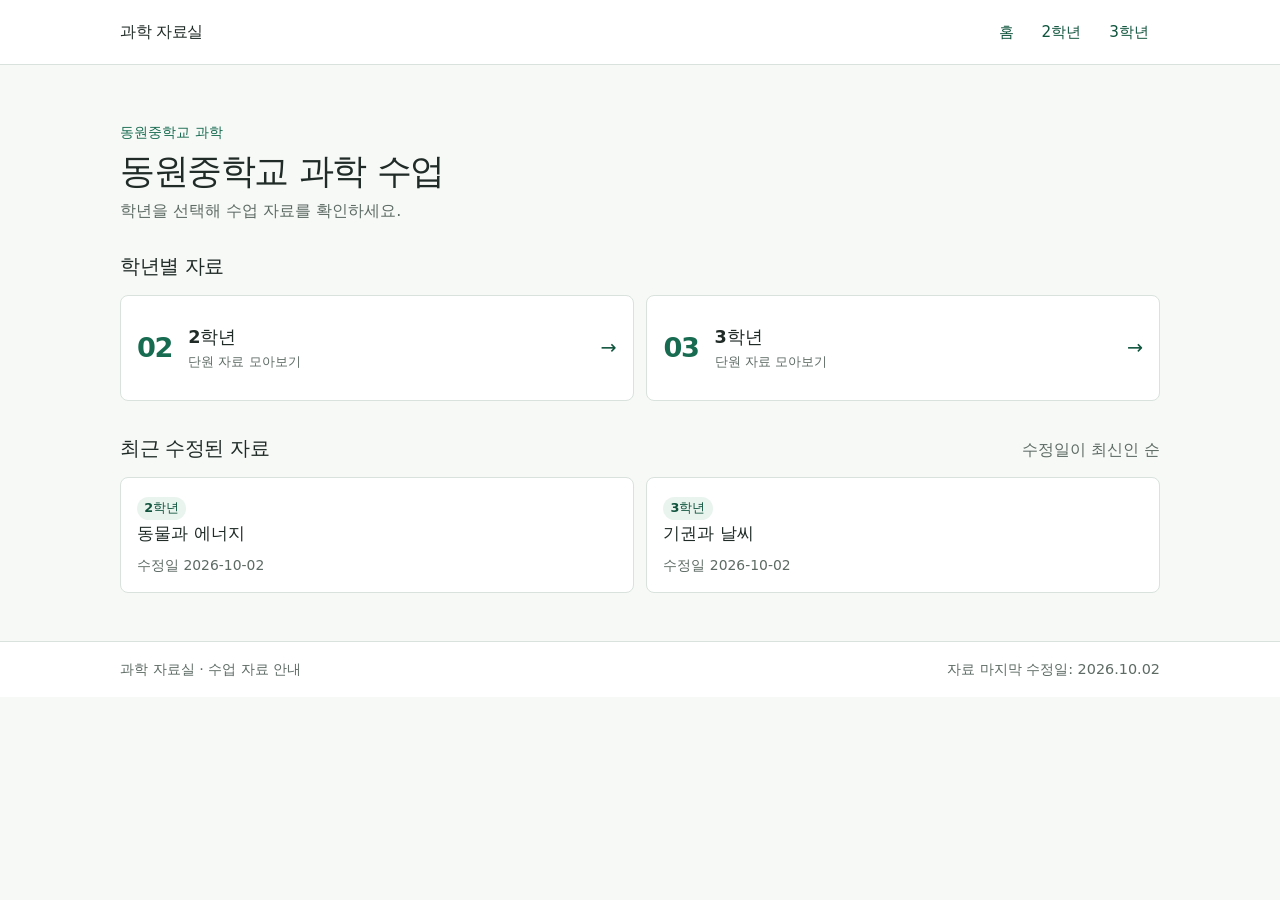
==== index.html @ 9ad29e03 "first commit" ====
<!doctype html>
<html lang="ko">
<head>
  <meta charset="utf-8">
  <meta name="viewport" content="width=device-width, initial-scale=1">
  <meta name="robots" content="noindex, nofollow, noarchive">
  <meta name="description" content="동원중학교 과학 수업 자료실">
  <title>과학 자료실</title>
  <link rel="stylesheet" href="assets/css/site.css">
  <script src="assets/js/app.js" defer></script>
</head>
<body>
  <div id="site-header"></div>
  <main class="container">
    <section class="hero">
      <p class="eyebrow">동원중학교 과학</p>
      <h1>동원중학교 과학 수업</h1>
      <p>학년을 선택해 수업 자료를 확인하세요.</p>
    </section>
    <section aria-labelledby="grades-title">
      <div class="section-heading"><h2 id="grades-title">학년별 자료</h2></div>
      <div class="grade-grid">
        <a class="grade-card" href="grade.html?g=2"><span class="grade-number">02</span><span><strong>2학년</strong><small>단원 자료 모아보기</small></span><span class="arrow" aria-hidden="true">→</span></a>
        <a class="grade-card" href="grade.html?g=3"><span class="grade-number">03</span><span><strong>3학년</strong><small>단원 자료 모아보기</small></span><span class="arrow" aria-hidden="true">→</span></a>
      </div>
    </section>
    <section class="content-section" aria-labelledby="recent-title">
      <div class="section-heading"><h2 id="recent-title">최근 수정된 자료</h2><span class="muted">수정일이 최신인 순</span></div>
      <div id="recent-units" class="unit-grid" aria-live="polite"></div>
    </section>
  </main>
  <div id="site-footer"></div>
</body>
</html>
---- assets/css/site.css ----
:root {
  color-scheme: light;
  --green: #176b50;
  --green-dark: #10543e;
  --green-soft: #eaf4ef;
  --ink: #202b27;
  --muted: #5e6b65;
  --line: #d9e2dd;
  --surface: #fff;
  --background: #f7f9f7;
  font-family: Pretendard, "Apple SD Gothic Neo", "Malgun Gothic", system-ui, sans-serif;
  color: var(--ink);
  background: var(--background);
  font-synthesis: none;
  text-rendering: optimizeLegibility;
}
* { box-sizing: border-box; }
body { margin: 0; min-width: 320px; line-height: 1.6; }
a { color: var(--green-dark); text-underline-offset: .18em; }
a:hover { color: var(--green); }
a:focus-visible, button:focus-visible { outline: 3px solid #e0a82e; outline-offset: 3px; }
.skip-link { position: absolute; left: -9999px; top: .5rem; z-index: 10; padding: .65rem 1rem; background: white; }
.skip-link:focus { left: .5rem; }
.site-header { background: var(--surface); border-bottom: 1px solid var(--line); }
.header-inner, .container, .footer-inner { width: min(100% - 2rem, 1040px); margin-inline: auto; }
.header-inner { min-height: 64px; display: flex; align-items: center; justify-content: space-between; gap: 1rem; }
.brand { color: var(--ink); text-decoration: none; font-weight: 750; letter-spacing: -.03em; }
.nav-links { display: flex; align-items: center; gap: .35rem; }
.nav-links a { display: inline-flex; align-items: center; min-height: 44px; padding: .45rem .7rem; border-radius: 6px; font-size: .95rem; text-decoration: none; }
.nav-links a[aria-current="page"], .nav-links a:hover { background: var(--green-soft); }
.container { padding-block: 1.5rem 3rem; }
.hero { padding: 2rem 0 1.7rem; }
h1, h2, h3, p { margin-top: 0; }
h1 { margin-bottom: .35rem; font-size: clamp(1.7rem, 4vw, 2.2rem); line-height: 1.25; letter-spacing: -.04em; }
h2 { font-size: 1.22rem; margin-bottom: 0; letter-spacing: -.025em; }
h3 { font-size: 1.08rem; margin-bottom: .4rem; }
.hero > p:last-child { margin-bottom: 0; color: var(--muted); }
.eyebrow { margin-bottom: .35rem; color: var(--green); font-size: .86rem; font-weight: 700; }
.section-heading { display: flex; align-items: baseline; justify-content: space-between; gap: 1rem; margin-bottom: .8rem; }
.grade-grid { display: grid; grid-template-columns: repeat(2, minmax(0, 1fr)); gap: .8rem; }
.grade-card, .unit-card { border: 1px solid var(--line); border-radius: 8px; background: var(--surface); text-decoration: none; }
.grade-card { display: flex; align-items: center; gap: 1rem; min-height: 106px; padding: 1rem; }
.grade-number { color: var(--green); font-size: 1.7rem; font-weight: 750; letter-spacing: -.05em; }
.grade-card strong, .grade-card small { display: block; }
.grade-card strong { color: var(--ink); font-size: 1.1rem; }
.grade-card small { color: var(--muted); }
.arrow { margin-left: auto; font-size: 1.2rem; }
.content-section { margin-top: 2rem; }
.page-intro { padding: .7rem 0 1.5rem; }
.unit-grid { display: grid; grid-template-columns: repeat(2, minmax(0, 1fr)); gap: .8rem; }
.unit-card { display: block; padding: 1rem; color: inherit; }
.unit-card:hover { border-color: #9bbbae; text-decoration: none; }
.unit-card h3 { color: var(--ink); }
.unit-card p { margin-bottom: .65rem; color: var(--muted); }
.card-meta { display: flex; flex-wrap: wrap; gap: .35rem .8rem; color: var(--muted); font-size: .87rem; }
.badge { display: inline-block; padding: .08rem .45rem; border-radius: 999px; background: var(--green-soft); color: var(--green-dark); font-size: .8rem; font-weight: 650; }
.muted, .status { color: var(--muted); }
.status { padding: 1rem; border: 1px solid var(--line); border-radius: 8px; background: var(--surface); }
.unit-heading { padding: .5rem 0 1.2rem; }
.unit-heading h1 { margin-bottom: .55rem; }
.unit-sections { display: grid; gap: .9rem; }
.content-panel { padding: 1rem; border: 1px solid var(--line); border-radius: 8px; background: var(--surface); }
.content-panel h2 { margin-bottom: .7rem; }
.resource-list { list-style: none; padding: 0 !important; }
.resource-list { display: grid; gap: .65rem; }
.resource-list li { padding: .8rem; border: 1px solid var(--line); border-radius: 7px; }
.resource-list p { display: -webkit-box; overflow: hidden; -webkit-box-orient: vertical; -webkit-line-clamp: 1; margin: .2rem 0 .4rem; color: var(--muted); font-size: .9rem; }
.button-link { display: inline-flex; min-height: 44px; align-items: center; justify-content: center; padding: .45rem .8rem; border: 1px solid var(--green); border-radius: 6px; color: var(--green-dark); font-weight: 650; text-decoration: none; }
.button-link:hover { background: var(--green-soft); }
.pdf-preview { width: 100%; height: min(70vh, 680px); margin-top: .7rem; border: 1px solid var(--line); border-radius: 6px; }
.resource-actions { display: flex; flex-wrap: wrap; gap: .5rem; margin-top: .55rem; }
.site-footer { border-top: 1px solid var(--line); background: var(--surface); color: var(--muted); font-size: .9rem; }
.footer-inner { display: flex; flex-wrap: wrap; justify-content: space-between; gap: .3rem 1rem; padding-block: 1rem; }
.footer-inner p { margin: 0; }
@media (max-width: 600px) {
  .header-inner { align-items: flex-start; flex-direction: column; gap: .25rem; padding-top: .65rem; }
  .nav-links { width: 100%; gap: .1rem; }
  .nav-links a { padding-inline: .6rem; }
  .container { padding-top: 1rem; }
  .hero { padding-top: 1.2rem; }
  .grade-grid, .unit-grid { grid-template-columns: 1fr; }
  .section-heading { align-items: flex-start; flex-direction: column; gap: .2rem; }
  .footer-inner { flex-direction: column; }
}
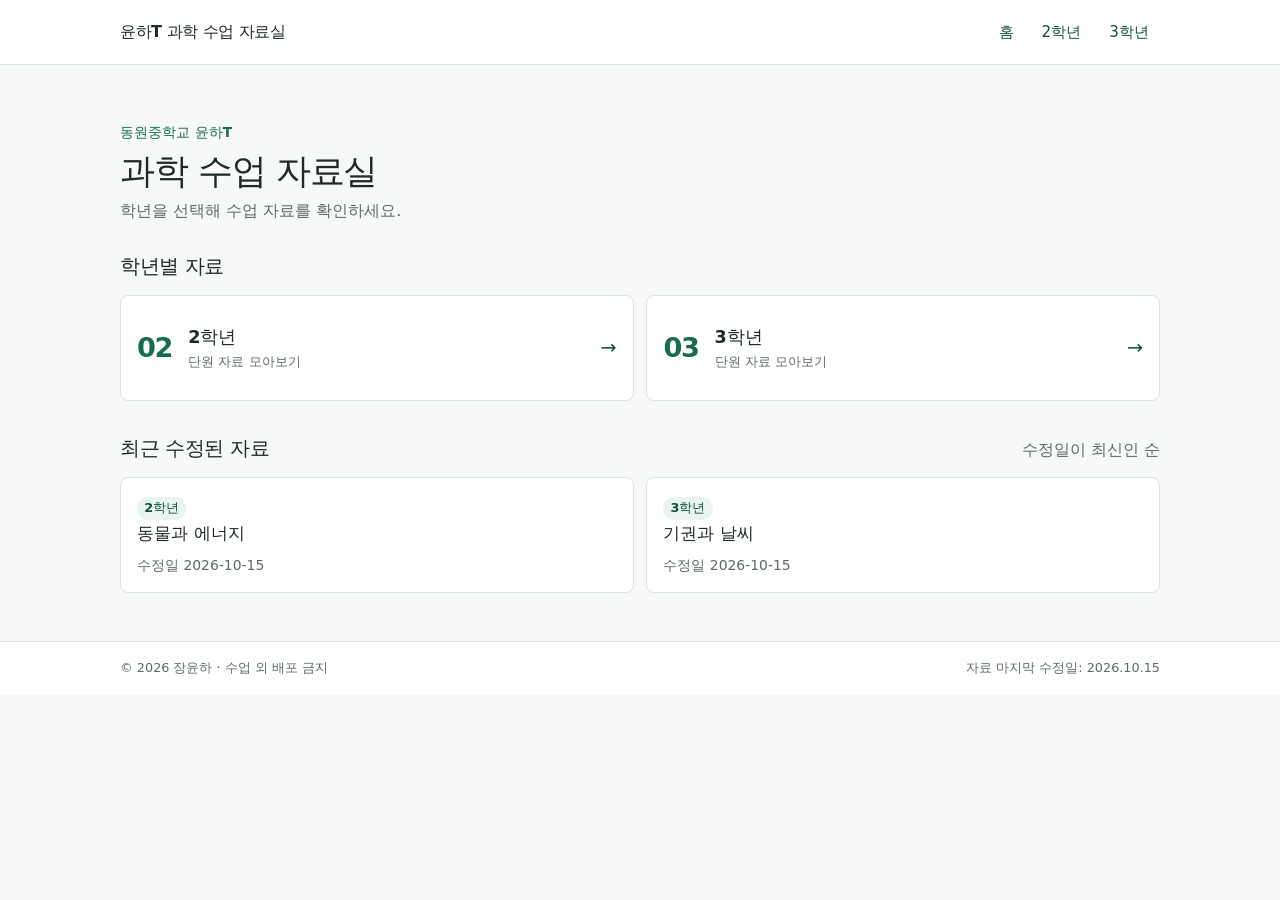
==== commit 355a5047: "Update index.html, site.css, and app.js for content and styling changes; add new worksheets for 2nd " ====
--- a/index.html
+++ b/index.html
@@ -13,8 +13,8 @@
   <div id="site-header"></div>
   <main class="container">
     <section class="hero">
-      <p class="eyebrow">동원중학교 과학</p>
-      <h1>동원중학교 과학 수업</h1>
+      <p class="eyebrow">동원중학교 윤하T</p>
+      <h1>과학 수업 자료실</h1>
       <p>학년을 선택해 수업 자료를 확인하세요.</p>
     </section>
     <section aria-labelledby="grades-title">
--- a/assets/css/site.css
+++ b/assets/css/site.css
@@ -19,8 +19,8 @@
 a { color: var(--green-dark); text-underline-offset: .18em; }
 a:hover { color: var(--green); }
 a:focus-visible, button:focus-visible { outline: 3px solid #e0a82e; outline-offset: 3px; }
-.skip-link { position: absolute; left: -9999px; top: .5rem; z-index: 10; padding: .65rem 1rem; background: white; }
-.skip-link:focus { left: .5rem; }
+.skip-link { position: fixed; top: .5rem; left: .5rem; z-index: 100; padding: .65rem 1rem; border: 1px solid var(--green); border-radius: 6px; background: var(--surface); color: var(--green-dark); transform: translateY(-150%); transition: transform .15s ease; }
+.skip-link:focus { transform: translateY(0); }
 .site-header { background: var(--surface); border-bottom: 1px solid var(--line); }
 .header-inner, .container, .footer-inner { width: min(100% - 2rem, 1040px); margin-inline: auto; }
 .header-inner { min-height: 64px; display: flex; align-items: center; justify-content: space-between; gap: 1rem; }
@@ -46,6 +46,11 @@
 .grade-card small { color: var(--muted); }
 .arrow { margin-left: auto; font-size: 1.2rem; }
 .content-section { margin-top: 2rem; }
+.notice { margin: 0 0 1.5rem; padding: .65rem .8rem; border: 1px solid var(--line); border-radius: 7px; background: var(--green-soft); color: var(--muted); font-size: .9rem; }
+.notice strong { margin-right: .35rem; color: var(--green-dark); }
+.how-to { display: grid; grid-template-columns: repeat(3, minmax(0, 1fr)); gap: .8rem; margin: 0; padding: 0; list-style: none; }
+.how-to li { display: flex; align-items: center; gap: .65rem; min-height: 64px; padding: .75rem .8rem; border: 1px solid var(--line); border-radius: 8px; background: var(--surface); }
+.how-to strong { display: inline-flex; flex: 0 0 1.7rem; width: 1.7rem; height: 1.7rem; align-items: center; justify-content: center; border-radius: 50%; background: var(--green-soft); color: var(--green-dark); }
 .page-intro { padding: .7rem 0 1.5rem; }
 .unit-grid { display: grid; grid-template-columns: repeat(2, minmax(0, 1fr)); gap: .8rem; }
 .unit-card { display: block; padding: 1rem; color: inherit; }
@@ -69,7 +74,7 @@
 .button-link:hover { background: var(--green-soft); }
 .pdf-preview { width: 100%; height: min(70vh, 680px); margin-top: .7rem; border: 1px solid var(--line); border-radius: 6px; }
 .resource-actions { display: flex; flex-wrap: wrap; gap: .5rem; margin-top: .55rem; }
-.site-footer { border-top: 1px solid var(--line); background: var(--surface); color: var(--muted); font-size: .9rem; }
+.site-footer { border-top: 1px solid var(--line); background: var(--surface); color: var(--muted); font-size: .8rem; }
 .footer-inner { display: flex; flex-wrap: wrap; justify-content: space-between; gap: .3rem 1rem; padding-block: 1rem; }
 .footer-inner p { margin: 0; }
 @media (max-width: 600px) {
@@ -78,7 +83,7 @@
   .nav-links a { padding-inline: .6rem; }
   .container { padding-top: 1rem; }
   .hero { padding-top: 1.2rem; }
-  .grade-grid, .unit-grid { grid-template-columns: 1fr; }
+  .grade-grid, .unit-grid, .how-to { grid-template-columns: 1fr; }
   .section-heading { align-items: flex-start; flex-direction: column; gap: .2rem; }
   .footer-inner { flex-direction: column; }
 }
